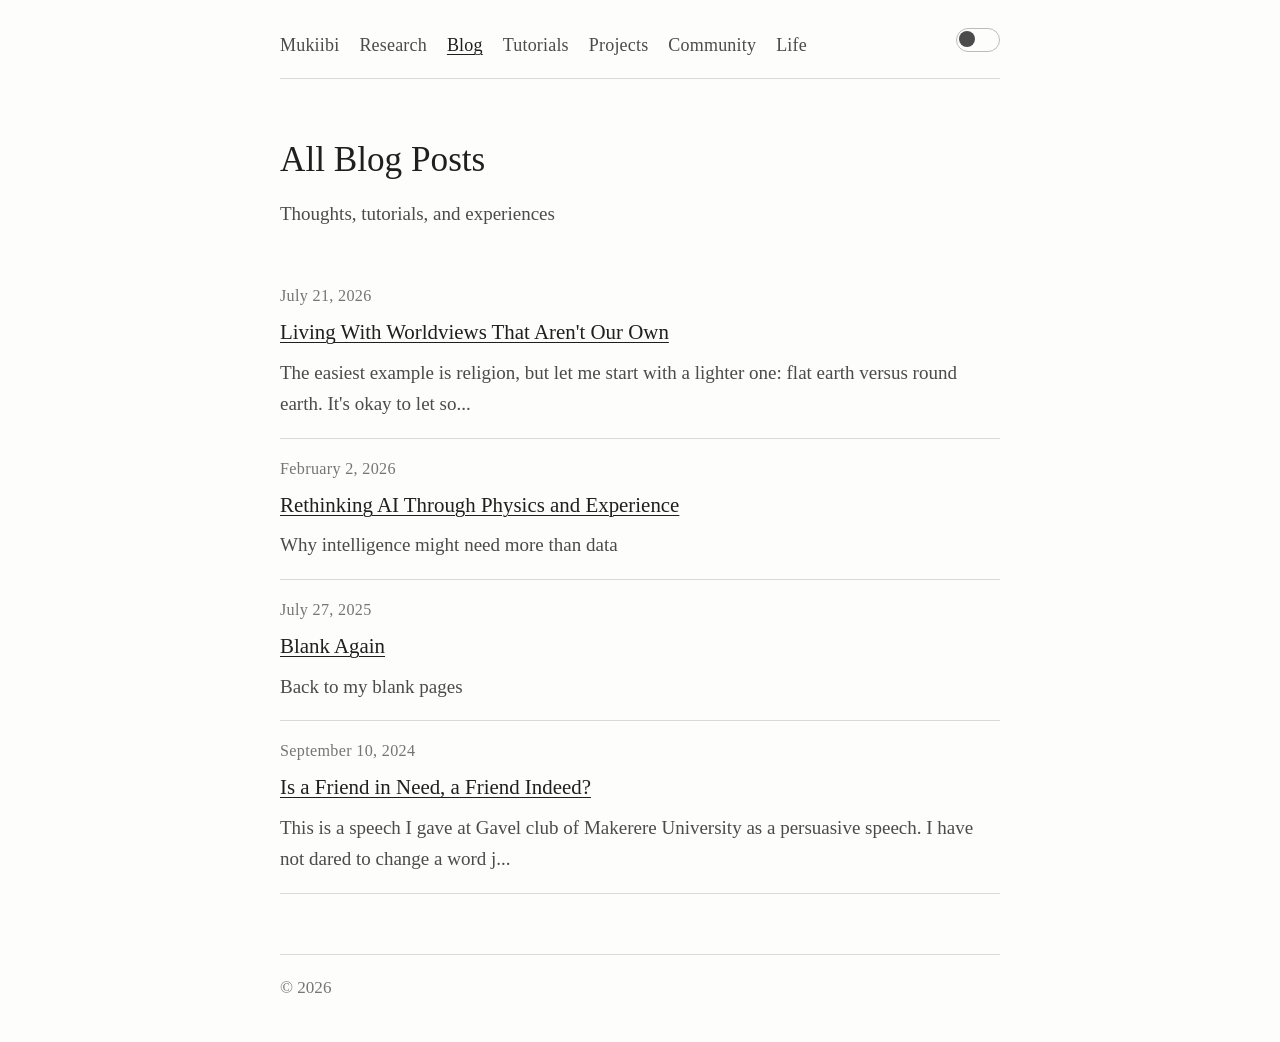
==== blog.html @ 5c2f1213 "Refactor website structure and content - Updated navigation across multiple pages to include new sec" ====
<!DOCTYPE html>
<html lang="en">
<head>
    <meta charset="UTF-8">
    <meta name="viewport" content="width=device-width, initial-scale=1.0">
    <title>Blog - My Blog</title>
    <link rel="stylesheet" href="styles.css">
    <link rel="icon" type="image/x-icon" href="assets/favicon_io/favicon.ico">
    <link rel="icon" type="image/png" sizes="32x32" href="assets/favicon_io/favicon-32x32.png">
    <link rel="icon" type="image/png" sizes="16x16" href="assets/favicon_io/favicon-16x16.png">
    <link rel="apple-touch-icon" sizes="180x180" href="assets/favicon_io/apple-touch-icon.png">
</head>
<body>
    <header>
        <nav>
            <ul>
                <li><a href="index.html">Mukiibi</a></li>
                <li><a href="research.html">Research</a></li>
                <li><a href="blog.html" class="active">Blog</a></li>
                <li><a href="tutorials.html">Tutorials</a></li>
                <li><a href="projects.html">Projects</a></li>
                <li><a href="community.html">Community</a></li>
                <li><a href="life-clock.html">Life</a></li>
                <li class="theme-toggle-item">
                    <label for="theme-toggle" class="theme-switch" aria-label="Toggle dark mode">
                        <input type="checkbox" id="theme-toggle" class="theme-toggle" role="switch" aria-label="Toggle dark mode">
                        <span class="theme-slider" aria-hidden="true"></span>
                    </label>
                </li>
            </ul>
        </nav>
    </header>

    <main>
        <section class="page-header">
            <h1>All Blog Posts</h1>
            <p>Thoughts, tutorials, and experiences</p>
        </section>

        <section class="posts-list">
            <div id="blog-posts-container">
                <!-- Blog posts will be loaded here by JavaScript -->
            </div>
        </section>
    </main>

    <footer>
        <p>&copy; 2026</p>
    </footer>

    <script src="script.js?v=20260408"></script>
</body>
</html>
---- styles.css ----
/* Reset and base styles */
* {
    margin: 0;
    padding: 0;
    box-sizing: border-box;
}

:root {
    --bg-color: #fdfdfc;
    --text-color: #1f1f1f;
    --text-light: #4b4b4b;
    --text-lighter: #757575;
    --border-color: #d9d9d5;
    --border-hover: #bcbcb8;
    --code-bg: #f1f1ee;
}

[data-theme="dark"] {
    --bg-color: #161616;
    --text-color: #efefef;
    --text-light: #c6c6c6;
    --text-lighter: #9a9a9a;
    --border-color: #3a3a3a;
    --border-hover: #5a5a5a;
    --code-bg: #232323;
}

body {
    font-family: "Iowan Old Style", "Palatino Linotype", "Book Antiqua", "Times New Roman", serif;
    line-height: 1.75;
    font-size: 19px;
    color: var(--text-color);
    background: var(--bg-color);
    max-width: 760px;
    margin: 0 auto;
    padding: 28px 20px 40px;
    transition: background-color 0.15s ease, color 0.15s ease;
}

/* Header and Navigation */
header {
    margin-bottom: 50px;
    border-bottom: 1px solid var(--border-color);
    padding-bottom: 16px;
}

nav ul {
    list-style: none;
    display: flex;
    gap: 20px;
    align-items: center;
    flex-wrap: wrap;
}

.theme-toggle-item {
    margin-left: auto;
}

nav a {
    text-decoration: none;
    color: var(--text-light);
    font-weight: 400;
    font-size: 0.95em;
    letter-spacing: 0.01em;
}

nav a:hover,
nav a.active {
    color: var(--text-color);
    text-decoration: underline;
    text-underline-offset: 0.18em;
}

/* Theme toggle button */
.theme-toggle {
    position: absolute;
    opacity: 0;
    width: 1px;
    height: 1px;
    pointer-events: none;
}

.theme-switch {
    position: relative;
    display: inline-flex;
    width: 44px;
    height: 24px;
    cursor: pointer;
}

.theme-slider {
    width: 100%;
    height: 100%;
    border: 1px solid var(--border-hover);
    border-radius: 999px;
    background: transparent;
    transition: border-color 0.15s ease, background-color 0.15s ease;
}

.theme-slider::after {
    content: "";
    position: absolute;
    top: 3px;
    left: 3px;
    width: 16px;
    height: 16px;
    border-radius: 50%;
    background: var(--text-light);
    transition: transform 0.15s ease, background-color 0.15s ease;
}

.theme-toggle:checked + .theme-slider {
    border-color: var(--text-light);
}

.theme-toggle:checked + .theme-slider::after {
    transform: translateX(20px);
    background: var(--text-color);
}

.theme-switch:hover .theme-slider {
    border-color: var(--text-color);
}

.theme-switch:focus-within .theme-slider {
    outline: 2px solid var(--text-lighter);
    outline-offset: 2px;
}

/* Main content */
main {
    min-height: 60vh;
}

.hero {
    margin-bottom: 40px;
}

.hero h1 {
    font-size: clamp(2rem, 5vw, 2.7rem);
    line-height: 1.15;
    margin-bottom: 14px;
    font-weight: 500;
}

.bio {
    font-size: 1.06em;
    line-height: 1.8;
    color: var(--text-light);
    margin-bottom: 24px;
}

/* Contact information styles */
.contact-info {
    margin-top: 18px;
    padding-top: 8px;
}

.contact-info h3 {
    color: var(--text-color);
    margin-bottom: 10px;
    font-size: 1em;
    font-weight: 500;
}

.contact-links {
    display: flex;
    flex-wrap: nowrap;
    align-items: center;
    gap: 0;
    white-space: nowrap;
    margin-bottom: 12px;
}

.contact-link {
    display: inline-block;
    padding: 0;
    text-decoration: none;
    color: var(--text-light);
    font-size: 0.95em;
}

.contact-link + .contact-link::before {
    content: " | ";
    color: var(--text-lighter);
}

.contact-link:hover {
    color: var(--text-color);
    text-decoration: underline;
    text-underline-offset: 0.14em;
}

.cv-link {
    margin-top: 12px;
}

.cv-button {
    display: inline;
    padding: 0;
    background: none;
    color: var(--text-light);
    text-decoration: none;
    font-weight: 400;
    font-size: 0.95em;
}

.cv-button:hover {
    color: var(--text-color);
    text-decoration: underline;
    text-underline-offset: 0.14em;
}

.page-header {
    margin-bottom: 36px;
}

.page-header h1 {
    font-size: clamp(1.8rem, 4vw, 2.2rem);
    margin-bottom: 6px;
    font-weight: 500;
}

.page-header p {
    color: var(--text-light);
    font-size: 1em;
}

/* Sections */
section {
    margin-bottom: 42px;
}

section h2 {
    font-size: 1.25em;
    margin-bottom: 14px;
    font-weight: 400;
    color: var(--text-color);
}

/* Posts and cards */
.post-card,
.link-card {
    border: 0;
    border-bottom: 1px solid var(--border-color);
    padding: 16px 0 18px;
    margin-bottom: 0;
    text-decoration: none;
    color: inherit;
    display: block;
}

.post-card:hover,
.link-card:hover {
    border-bottom-color: var(--border-hover);
}

.post-card h3,
.link-card h3 {
    margin-bottom: 6px;
    font-size: 1.1em;
    font-weight: 500;
}

.post-card h3 a,
.link-card h3 a,
.article-content a {
    color: inherit;
    text-decoration: underline;
    text-decoration-thickness: 1px;
    text-underline-offset: 0.14em;
    overflow-wrap: anywhere;
}

.post-card p,
.link-card p {
    color: var(--text-light);
    line-height: 1.65;
}

.post-meta {
    color: var(--text-lighter);
    font-size: 0.85em;
    margin-bottom: 4px;
    letter-spacing: 0.02em;
}

.post-content {
    margin-top: 12px;
}

/* Article view */
.article {
    max-width: 680px;
    margin: 0 auto;
}

.article h1 {
    font-size: clamp(1.9rem, 5vw, 2.4rem);
    margin-bottom: 8px;
    font-weight: 500;
    line-height: 1.2;
}

.article-meta {
    color: var(--text-lighter);
    margin-bottom: 26px;
    padding-bottom: 16px;
    border-bottom: 1px solid var(--border-color);
    font-size: 0.9em;
}

.article-content {
    line-height: 1.85;
}

.article-content h2 {
    margin-top: 40px;
    margin-bottom: 12px;
    font-size: 1.28em;
    font-weight: 500;
}

.article-content h3 {
    margin-top: 28px;
    margin-bottom: 10px;
    font-size: 1.12em;
    font-weight: 500;
}

.article-content p {
    margin-bottom: 16px;
}

.article-content ul,
.article-content ol {
    margin-bottom: 16px;
    padding-left: 24px;
}

.article-content li {
    margin-bottom: 4px;
}

.article-content code {
    background: var(--code-bg);
    padding: 2px 4px;
    border-radius: 2px;
    font-family: "Consolas", "SFMono-Regular", Menlo, monospace;
    font-size: 0.9em;
}

.article-content pre {
    background: var(--code-bg);
    padding: 14px;
    border-radius: 2px;
    border: 1px solid var(--border-color);
    overflow-x: auto;
    margin-bottom: 16px;
}

.article-content pre code {
    background: none;
    padding: 0;
}

.article-content blockquote {
    border-left: 2px solid var(--border-color);
    padding-left: 16px;
    margin: 16px 0;
    color: var(--text-light);
    font-style: normal;
}

/* Back button */
.back-btn {
    display: inline-block;
    margin-bottom: 24px;
    color: var(--text-light);
    text-decoration: none;
    font-size: 0.9em;
}

.back-btn:hover {
    color: var(--text-color);
    text-decoration: underline;
    text-underline-offset: 0.14em;
}

/* Life clock */
.life-clock-page {
    display: flex;
    flex-direction: column;
    gap: 34px;
}

.life-header p {
    max-width: 44ch;
}

.life-intro-link {
    margin-top: 8px;
    color: var(--text-light);
}

.life-intro-link a {
    color: inherit;
    text-decoration: underline;
    text-underline-offset: 0.14em;
}

.life-timers {
    display: grid;
    grid-template-columns: 1fr;
    gap: 14px;
}

.life-panel {
    border: 1px solid var(--border-color);
    padding: 16px;
    background: linear-gradient(145deg, rgba(0, 0, 0, 0.04), transparent 70%);
}

[data-theme="dark"] .life-panel {
    background: linear-gradient(145deg, rgba(255, 255, 255, 0.03), transparent 70%);
}

.life-panel h2 {
    margin-bottom: 8px;
    font-size: 1em;
    font-weight: 500;
    letter-spacing: 0.02em;
}

.life-timer {
    font-family: "Consolas", "SFMono-Regular", Menlo, monospace;
    font-size: clamp(1.2rem, 3.8vw, 1.85rem);
    letter-spacing: 0.02em;
    line-height: 1.35;
}

.life-progress {
    border-top: 1px solid var(--border-color);
    padding-top: 18px;
}

.life-progress-text {
    font-size: 1.18em;
    margin-bottom: 10px;
}

.life-progress-track {
    width: 100%;
    height: 10px;
    border: 1px solid var(--border-color);
    background: var(--code-bg);
}

.life-progress-fill {
    height: 100%;
    width: 0;
    background: var(--text-color);
    transition: width 0.35s linear;
}

.life-weeks-note {
    color: var(--text-light);
    margin-bottom: 10px;
}

#weeks-grid,
#calc-weeks-grid {
    display: flex;
    flex-direction: column;
    gap: 6px;
    width: 100%;
    --week-gap: 2px;
}

.year-row {
    display: grid;
    grid-template-columns: 68px 1fr;
    align-items: center;
    column-gap: 8px;
}

.year-label {
    font-size: 0.72em;
    color: var(--text-lighter);
    line-height: 1;
    letter-spacing: 0.02em;
}

.year-weeks {
    display: grid;
    grid-template-columns: repeat(53, minmax(0, 1fr));
    gap: var(--week-gap);
    width: 100%;
}

.week {
    aspect-ratio: 1;
    width: 100%;
    min-width: 0;
    background: #3f3f3f;
    transition: background-color 0.18s ease;
}

.week.lived {
    background: #f3f3f3;
}

.week.remaining {
    background: #4a4a4a;
}

.week.current {
    outline: 1px solid var(--text-lighter);
    outline-offset: -1px;
}

[data-theme="light"] .week.lived {
    background: #171717;
}

[data-theme="light"] .week.remaining {
    background: #d4d4cf;
}

.life-quote {
    margin-top: 6px;
    color: var(--text-lighter);
    font-style: italic;
}

.life-reflection {
    border-top: 1px solid var(--border-color);
    padding-top: 20px;
}

.life-reflection h2 {
    margin-bottom: 12px;
}

.life-reflection p {
    margin-bottom: 14px;
    color: var(--text-light);
}

.life-reflection blockquote {
    border-left: 2px solid var(--border-color);
    padding-left: 14px;
    margin: 12px 0 16px;
}

.life-reflection blockquote p {
    color: var(--text-color);
    font-style: italic;
    margin-bottom: 0;
}

.life-reflection a {
    color: inherit;
    text-decoration: underline;
    text-underline-offset: 0.14em;
}

.life-reflection-link {
    margin-top: 4px;
}

.life-tick .life-progress-fill {
    filter: brightness(0.97);
}

.calculate-page {
    gap: 24px;
}

.calculate-form {
    display: grid;
    gap: 12px;
}

.form-row {
    display: grid;
    gap: 6px;
}

.form-row label {
    font-size: 0.95em;
    color: var(--text-light);
}

.form-row input {
    border: 1px solid var(--border-color);
    background: var(--bg-color);
    color: var(--text-color);
    font: inherit;
    padding: 10px 12px;
}

.form-row input:focus {
    outline: 2px solid var(--text-lighter);
    outline-offset: 1px;
}

.calc-button {
    justify-self: start;
    border: 1px solid var(--border-color);
    background: var(--text-color);
    color: var(--bg-color);
    font: inherit;
    padding: 8px 14px;
    cursor: pointer;
}

.calc-button:hover {
    filter: brightness(0.92);
}

.calculate-help {
    font-size: 0.9em;
    color: var(--text-lighter);
}

/* Home layout */
.home-toggle {
    display: flex;
    justify-content: flex-end;
    margin-bottom: 8px;
}

.intro {
    margin-bottom: 44px;
}

.intro-name {
    font-size: clamp(2rem, 5vw, 2.6rem);
    font-weight: 500;
    line-height: 1.15;
    text-align: center;
    margin-bottom: 22px;
}

.intro p {
    color: var(--text-light);
    margin-bottom: 14px;
}

.intro-links,
.intro-interests {
    text-align: center;
}

.intro .intro-interests {
    font-size: 0.9em;
    color: var(--text-lighter);
}

.intro a,
.section-more a,
.entry h3 a,
.entry-links a,
.timeline a {
    color: var(--text-color);
    text-decoration: underline;
    text-decoration-thickness: 1px;
    text-underline-offset: 0.14em;
}

.intro a:hover,
.section-more a:hover,
.entry h3 a:hover,
.entry-links a:hover,
.timeline a:hover {
    color: var(--text-light);
}

.section-nav {
    display: flex;
    flex-wrap: wrap;
    justify-content: center;
    gap: 4px 22px;
    margin-top: 22px;
    padding: 10px 0;
    border-top: 1px solid var(--border-color);
    border-bottom: 1px solid var(--border-color);
    font-size: 0.95em;
}

.intro .section-nav a {
    text-decoration: none;
}

.intro .section-nav a:hover {
    text-decoration: underline;
}

.overview {
    margin-bottom: 30px;
}

.overview-head {
    display: flex;
    justify-content: space-between;
    align-items: baseline;
    gap: 12px;
    border-bottom: 1px solid var(--border-color);
    padding-bottom: 4px;
}

.overview-head h2 {
    margin-bottom: 0;
}

.overview-head a {
    color: var(--text-light);
    font-size: 0.9em;
    text-decoration: none;
    white-space: nowrap;
}

.overview-head a:hover {
    color: var(--text-color);
    text-decoration: underline;
    text-underline-offset: 0.14em;
}

.status-legend {
    margin-top: 10px;
    font-size: 0.85em;
    line-height: 2.1;
}

.status-legend .status {
    margin-left: 10px;
    margin-right: 2px;
}

.status-legend .status:first-child {
    margin-left: 0;
}

.section-more {
    margin-top: 12px;
    font-size: 0.95em;
}

.entry {
    padding: 14px 0 16px;
    border-bottom: 1px solid var(--border-color);
}

.entry h3 {
    font-size: 1.1em;
    font-weight: 500;
    line-height: 1.4;
    margin-bottom: 4px;
}

.entry p {
    color: var(--text-light);
    line-height: 1.6;
}

.entry .entry-meta {
    color: var(--text-lighter);
    font-size: 0.85em;
    letter-spacing: 0.02em;
    margin-bottom: 2px;
}

.entry .entry-authors {
    color: var(--text-lighter);
    font-size: 0.9em;
    margin-bottom: 6px;
}

.entry-authors strong {
    color: var(--text-color);
    font-weight: 600;
}

.entry-links {
    margin-top: 6px;
    font-size: 0.9em;
}

.subhead {
    font-size: 1em;
    font-weight: 500;
    margin: 26px 0 8px;
}

.timeline {
    list-style: none;
}

.timeline li {
    display: grid;
    grid-template-columns: 9.5em 1fr;
    gap: 12px;
    padding: 6px 0;
    color: var(--text-light);
    line-height: 1.55;
}

.timeline-year {
    color: var(--text-lighter);
    font-size: 0.9em;
    padding-top: 0.1em;
}

/* Projects page */
.project-group h2 {
    margin-bottom: 2px;
}

.project-group-note {
    color: var(--text-lighter);
    font-size: 0.92em;
    margin-bottom: 10px;
}

.project {
    display: block;
    padding: 14px 0 16px;
    border-bottom: 1px solid var(--border-color);
    color: inherit;
    text-decoration: none;
}

.project:hover {
    border-bottom-color: var(--border-hover);
}

.project:hover .project-name {
    text-decoration: underline;
    text-underline-offset: 0.14em;
}

.project-head {
    display: flex;
    align-items: baseline;
    gap: 10px;
    flex-wrap: wrap;
}

.project-name {
    font-size: 1.1em;
    font-weight: 500;
}

.status {
    font-family: "Consolas", "SFMono-Regular", Menlo, monospace;
    font-size: 0.7em;
    letter-spacing: 0.04em;
    padding: 1px 7px;
    border: 1px solid var(--border-color);
    border-radius: 999px;
    color: var(--text-light);
}

.status-live {
    border-color: var(--text-light);
    color: var(--text-color);
}

.status-past {
    color: var(--text-lighter);
}

.status-hack {
    border-style: dashed;
}

.status-building {
    border-style: dotted;
    border-color: var(--text-light);
}

div.project:hover .project-name {
    text-decoration: none;
}

.project-meta {
    display: block;
    color: var(--text-lighter);
    font-size: 0.85em;
    margin-top: 2px;
}

.project-desc {
    display: block;
    color: var(--text-light);
    line-height: 1.6;
    margin-top: 4px;
}

@media (max-width: 600px) {
    .section-nav {
        gap: 4px 16px;
    }

    .timeline li {
        grid-template-columns: 1fr;
        gap: 0;
    }
}

/* Footer */
footer {
    margin-top: 60px;
    padding-top: 18px;
    border-top: 1px solid var(--border-color);
    text-align: left;
    color: var(--text-lighter);
    font-size: 0.9em;
}

/* Responsive */
@media (max-width: 600px) {
    body {
        padding: 18px 16px 28px;
        font-size: 17px;
    }
    
    nav ul {
        gap: 14px;
    }

    .theme-toggle-item {
        margin-left: auto;
    }
    
    .hero h1 {
        font-size: 2rem;
    }
    
    .page-header h1 {
        font-size: 1.8em;
    }
    
    .post-card,
    .link-card {
        padding: 14px 0 16px;
    }
    
    .contact-links {
        gap: 0;
    }

    .life-clock-page {
        gap: 26px;
    }

    .life-panel {
        padding: 14px;
    }

    #weeks-grid,
    #calc-weeks-grid {
        gap: 4px;
        --week-gap: 1.5px;
    }

    .year-row {
        grid-template-columns: 52px 1fr;
        column-gap: 6px;
    }

    .year-label {
        font-size: 0.68em;
    }

    .year-weeks {
        gap: var(--week-gap);
    }
}
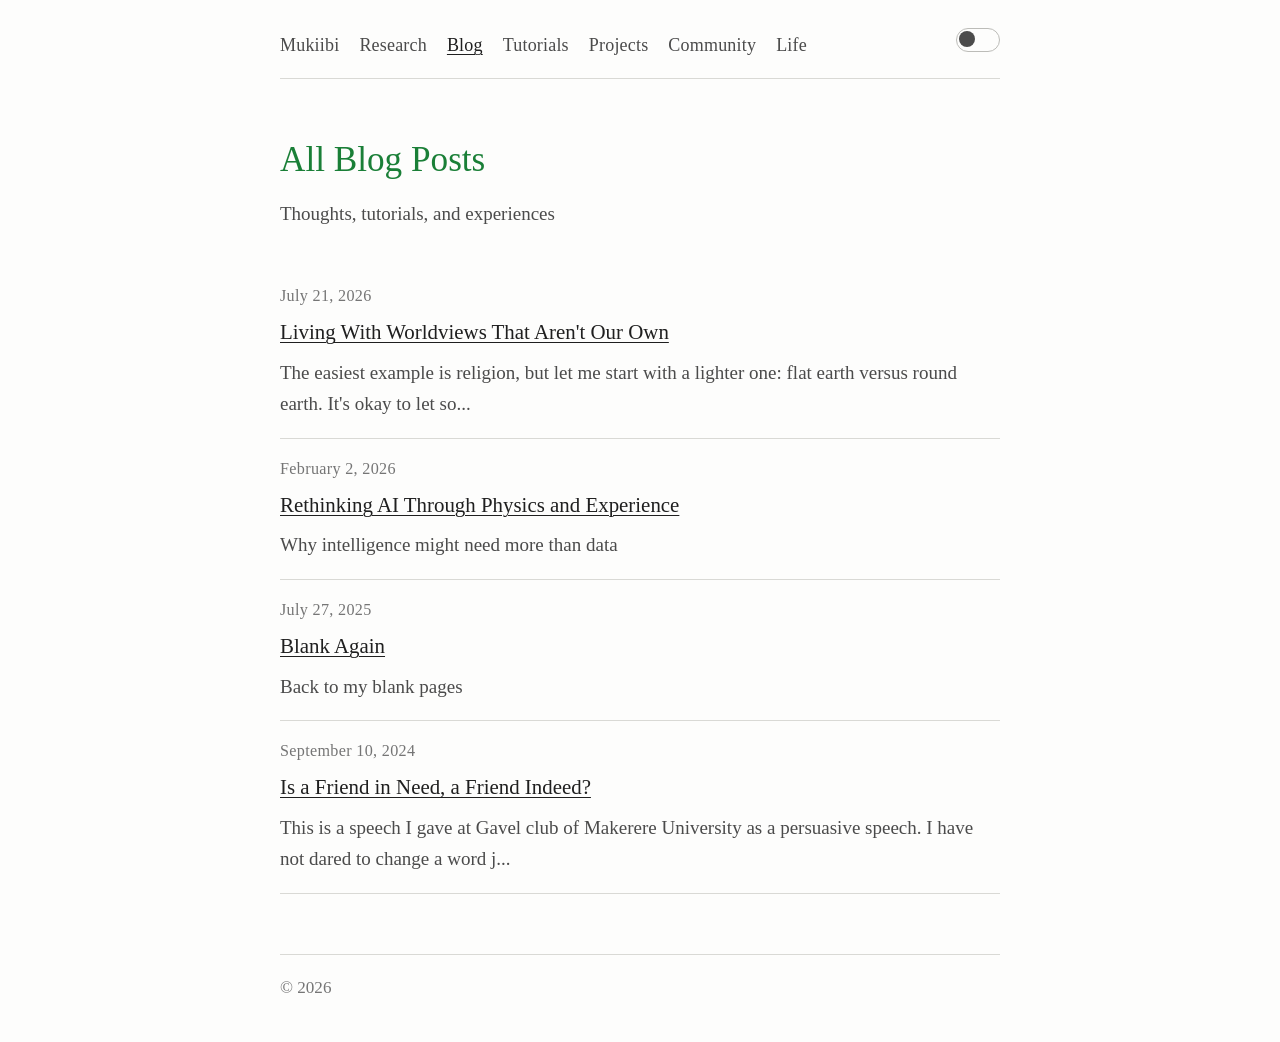
==== commit 3524b8dc: "Add bit-dissolve page transitions Same-origin link clicks dissolve the page's text into glowing 0/1 " ====
--- a/blog.html
+++ b/blog.html
@@ -5,6 +5,8 @@
     <meta name="viewport" content="width=device-width, initial-scale=1.0">
     <title>Blog - My Blog</title>
     <link rel="stylesheet" href="styles.css">
+    <script src="backdrop.js" defer></script>
+    <script src="transition.js"></script>
     <link rel="icon" type="image/x-icon" href="assets/favicon_io/favicon.ico">
     <link rel="icon" type="image/png" sizes="32x32" href="assets/favicon_io/favicon-32x32.png">
     <link rel="icon" type="image/png" sizes="16x16" href="assets/favicon_io/favicon-16x16.png">
--- a/styles.css
+++ b/styles.css
@@ -13,6 +13,7 @@
     --border-color: #d9d9d5;
     --border-hover: #bcbcb8;
     --code-bg: #f1f1ee;
+    --accent: #1a7f37;
 }
 
 [data-theme="dark"] {
@@ -23,6 +24,11 @@
     --border-color: #3a3a3a;
     --border-hover: #5a5a5a;
     --code-bg: #232323;
+    --accent: #3fb950;
+}
+
+html {
+    background: var(--bg-color);
 }
 
 body {
@@ -30,11 +36,49 @@
     line-height: 1.75;
     font-size: 19px;
     color: var(--text-color);
-    background: var(--bg-color);
     max-width: 760px;
     margin: 0 auto;
     padding: 28px 20px 40px;
-    transition: background-color 0.15s ease, color 0.15s ease;
+    transition: color 0.15s ease;
+}
+
+/* Bloch sphere backdrop (drawn by backdrop.js), faded behind the text column */
+.bloch-backdrop {
+    position: fixed;
+    inset: 0;
+    width: 100%;
+    height: 100%;
+    z-index: -1;
+    pointer-events: none;
+    -webkit-mask-image: linear-gradient(to right, #000 calc(50% - 470px), rgba(0, 0, 0, 0.1) calc(50% - 330px), rgba(0, 0, 0, 0.1) calc(50% + 330px), #000 calc(50% + 470px));
+    mask-image: linear-gradient(to right, #000 calc(50% - 470px), rgba(0, 0, 0, 0.1) calc(50% - 330px), rgba(0, 0, 0, 0.1) calc(50% + 330px), #000 calc(50% + 470px));
+}
+
+/* Page transitions (transition.js): text breaks into glowing bits and reassembles on the next page */
+.tx-canvas {
+    position: fixed;
+    inset: 0;
+    width: 100%;
+    height: 100%;
+    z-index: 2147483000;
+    pointer-events: none;
+}
+
+/* Hide an arriving page until its letters fly in; reveal anyway if the script never runs */
+html.tx-entering body > :not(.bloch-backdrop):not(.tx-canvas) {
+    opacity: 0;
+    animation: tx-failsafe 0s 3s forwards;
+}
+
+@keyframes tx-failsafe {
+    to {
+        opacity: 1;
+    }
+}
+
+/* While the canvas draws the letters, the real text is invisible but keeps its layout */
+html.tx-text-off body * {
+    -webkit-text-fill-color: transparent !important;
 }
 
 /* Header and Navigation */
@@ -978,3 +1022,14 @@
         gap: var(--week-gap);
     }
 }
+
+/* The one touch of colour: whichever colour most of the backdrop's qubits show (backdrop.js updates --accent live) */
+.intro-name,
+main h1 {
+    color: var(--accent);
+}
+
+main a[href]:hover,
+footer a[href]:hover {
+    color: var(--accent);
+}
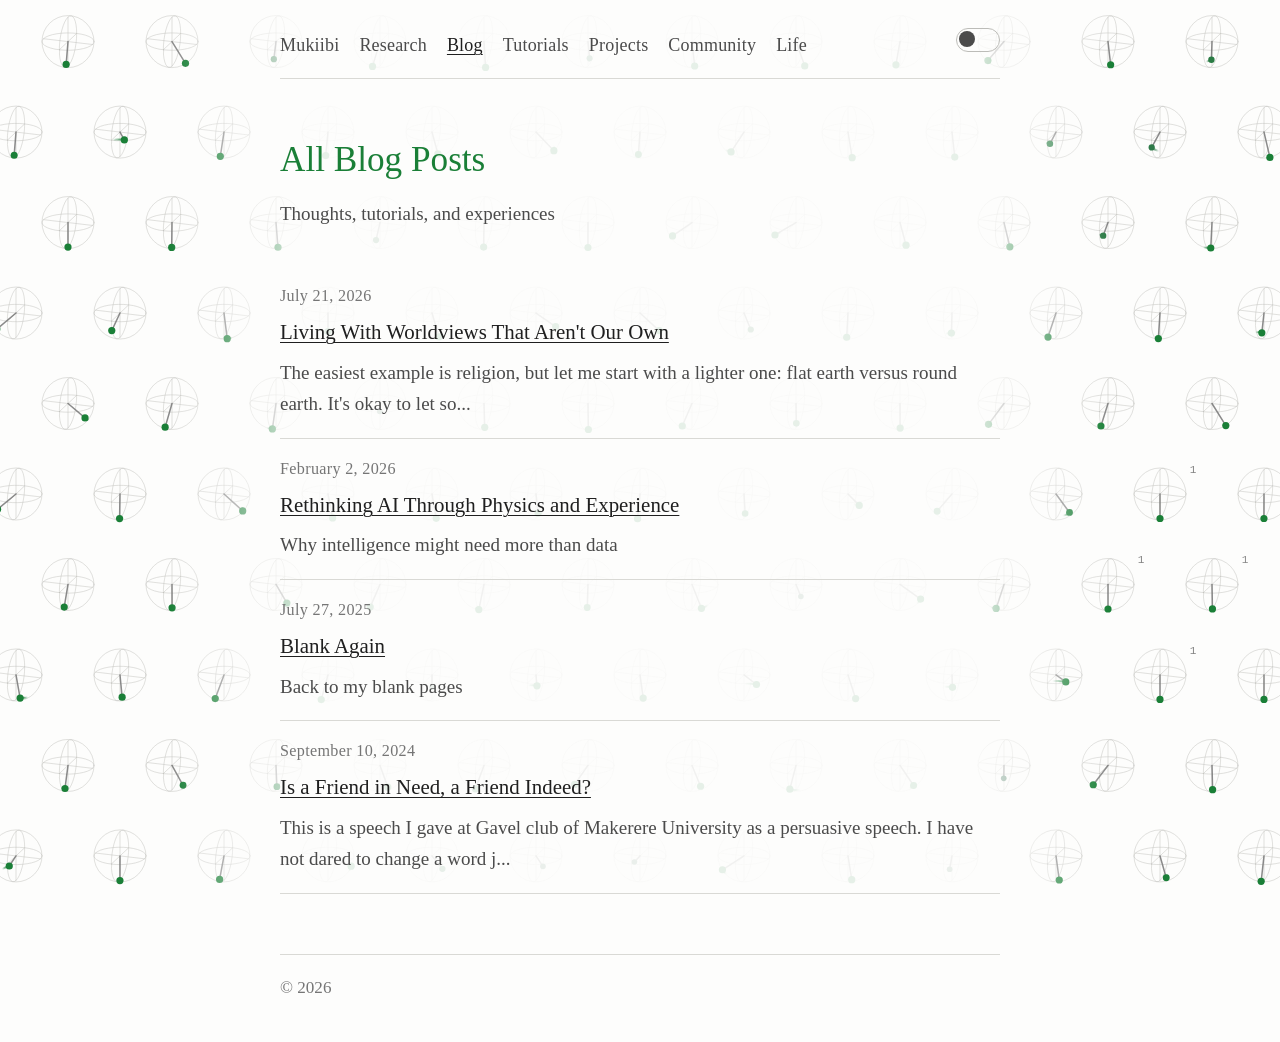
==== commit 9357a96a: "Add Bloch sphere backdrop Draw a grid of QubitBoard-style Bloch spheres on a fixed canvas behind the" ====
--- a/blog.html
+++ b/blog.html
@@ -6,7 +6,6 @@
     <title>Blog - My Blog</title>
     <link rel="stylesheet" href="styles.css">
     <script src="backdrop.js" defer></script>
-    <script src="transition.js"></script>
     <link rel="icon" type="image/x-icon" href="assets/favicon_io/favicon.ico">
     <link rel="icon" type="image/png" sizes="32x32" href="assets/favicon_io/favicon-32x32.png">
     <link rel="icon" type="image/png" sizes="16x16" href="assets/favicon_io/favicon-16x16.png">
--- a/styles.css
+++ b/styles.css
@@ -54,33 +54,6 @@
     mask-image: linear-gradient(to right, #000 calc(50% - 470px), rgba(0, 0, 0, 0.1) calc(50% - 330px), rgba(0, 0, 0, 0.1) calc(50% + 330px), #000 calc(50% + 470px));
 }
 
-/* Page transitions (transition.js): text breaks into glowing bits and reassembles on the next page */
-.tx-canvas {
-    position: fixed;
-    inset: 0;
-    width: 100%;
-    height: 100%;
-    z-index: 2147483000;
-    pointer-events: none;
-}
-
-/* Hide an arriving page until its letters fly in; reveal anyway if the script never runs */
-html.tx-entering body > :not(.bloch-backdrop):not(.tx-canvas) {
-    opacity: 0;
-    animation: tx-failsafe 0s 3s forwards;
-}
-
-@keyframes tx-failsafe {
-    to {
-        opacity: 1;
-    }
-}
-
-/* While the canvas draws the letters, the real text is invisible but keeps its layout */
-html.tx-text-off body * {
-    -webkit-text-fill-color: transparent !important;
-}
-
 /* Header and Navigation */
 header {
     margin-bottom: 50px;
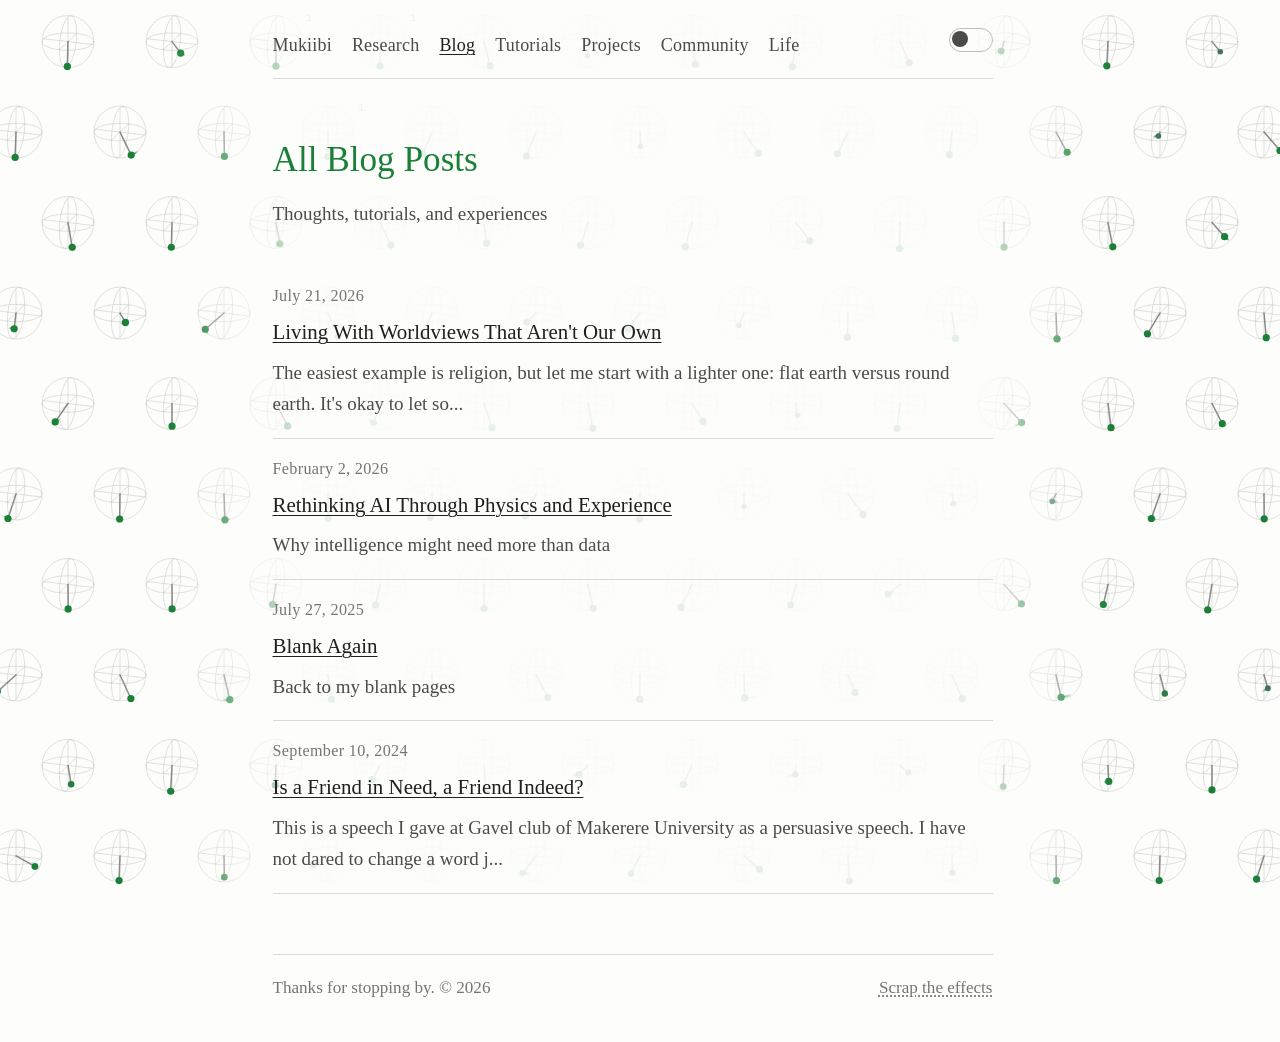
==== commit bd4d1230: "Add effects manager and toggle button for backdrop and transitions; update footer across multiple pa" ====
--- a/blog.html
+++ b/blog.html
@@ -6,6 +6,7 @@
     <title>Blog - My Blog</title>
     <link rel="stylesheet" href="styles.css">
     <script src="backdrop.js" defer></script>
+    <script src="transition.js"></script>
     <link rel="icon" type="image/x-icon" href="assets/favicon_io/favicon.ico">
     <link rel="icon" type="image/png" sizes="32x32" href="assets/favicon_io/favicon-32x32.png">
     <link rel="icon" type="image/png" sizes="16x16" href="assets/favicon_io/favicon-16x16.png">
@@ -46,9 +47,10 @@
     </main>
 
     <footer>
-        <p>&copy; 2026</p>
+        <p>Thanks for stopping by. &copy; 2026</p>
+        <button type="button" class="effects-toggle">Scrap the effects</button>
     </footer>
 
-    <script src="script.js?v=20260408"></script>
+    <script src="script.js?v=20261031"></script>
 </body>
 </html>
--- a/styles.css
+++ b/styles.css
@@ -29,6 +29,8 @@
 
 html {
     background: var(--bg-color);
+    /* Same content width with or without a scrollbar, so text doesn't shift between pages (or as posts load) */
+    scrollbar-gutter: stable;
 }
 
 body {
@@ -54,6 +56,39 @@
     mask-image: linear-gradient(to right, #000 calc(50% - 470px), rgba(0, 0, 0, 0.1) calc(50% - 330px), rgba(0, 0, 0, 0.1) calc(50% + 330px), #000 calc(50% + 470px));
 }
 
+/* The Effects button turns the backdrop and the page transitions off */
+html[data-effects="off"] .bloch-backdrop {
+    display: none;
+}
+
+/* Page transitions (transition.js): text breaks into glowing bits and reassembles on the next page */
+.tx-canvas {
+    position: fixed;
+    inset: 0;
+    width: 100%;
+    height: 100%;
+    z-index: 2147483000;
+    pointer-events: none;
+}
+
+/* Hide an arriving page until its letters fly in; reveal anyway if the script never runs */
+html.tx-entering body > :not(.bloch-backdrop):not(.tx-canvas) {
+    opacity: 0;
+    animation: tx-failsafe 0s 3s forwards;
+}
+
+@keyframes tx-failsafe {
+    to {
+        opacity: 1;
+    }
+}
+
+/* While the canvas draws the letters, the real text is invisible but keeps its layout */
+html.tx-text-off body * {
+    -webkit-text-fill-color: transparent !important;
+    text-decoration-color: transparent !important;
+}
+
 /* Header and Navigation */
 header {
     margin-bottom: 50px;
@@ -934,6 +969,32 @@
     text-align: left;
     color: var(--text-lighter);
     font-size: 0.9em;
+    display: flex;
+    flex-wrap: wrap;
+    justify-content: space-between;
+    align-items: baseline;
+    gap: 6px 20px;
+}
+
+/* The footer's effects button (script.js): turns the backdrop and page transitions off or back on */
+.effects-toggle {
+    padding: 0;
+    border: 0;
+    background: none;
+    color: inherit;
+    font: inherit;
+    text-decoration: underline dotted;
+    text-underline-offset: 0.2em;
+    cursor: pointer;
+}
+
+.effects-toggle:hover {
+    color: var(--accent);
+}
+
+.effects-toggle:focus-visible {
+    outline: 2px solid var(--text-lighter);
+    outline-offset: 2px;
 }
 
 /* Responsive */
